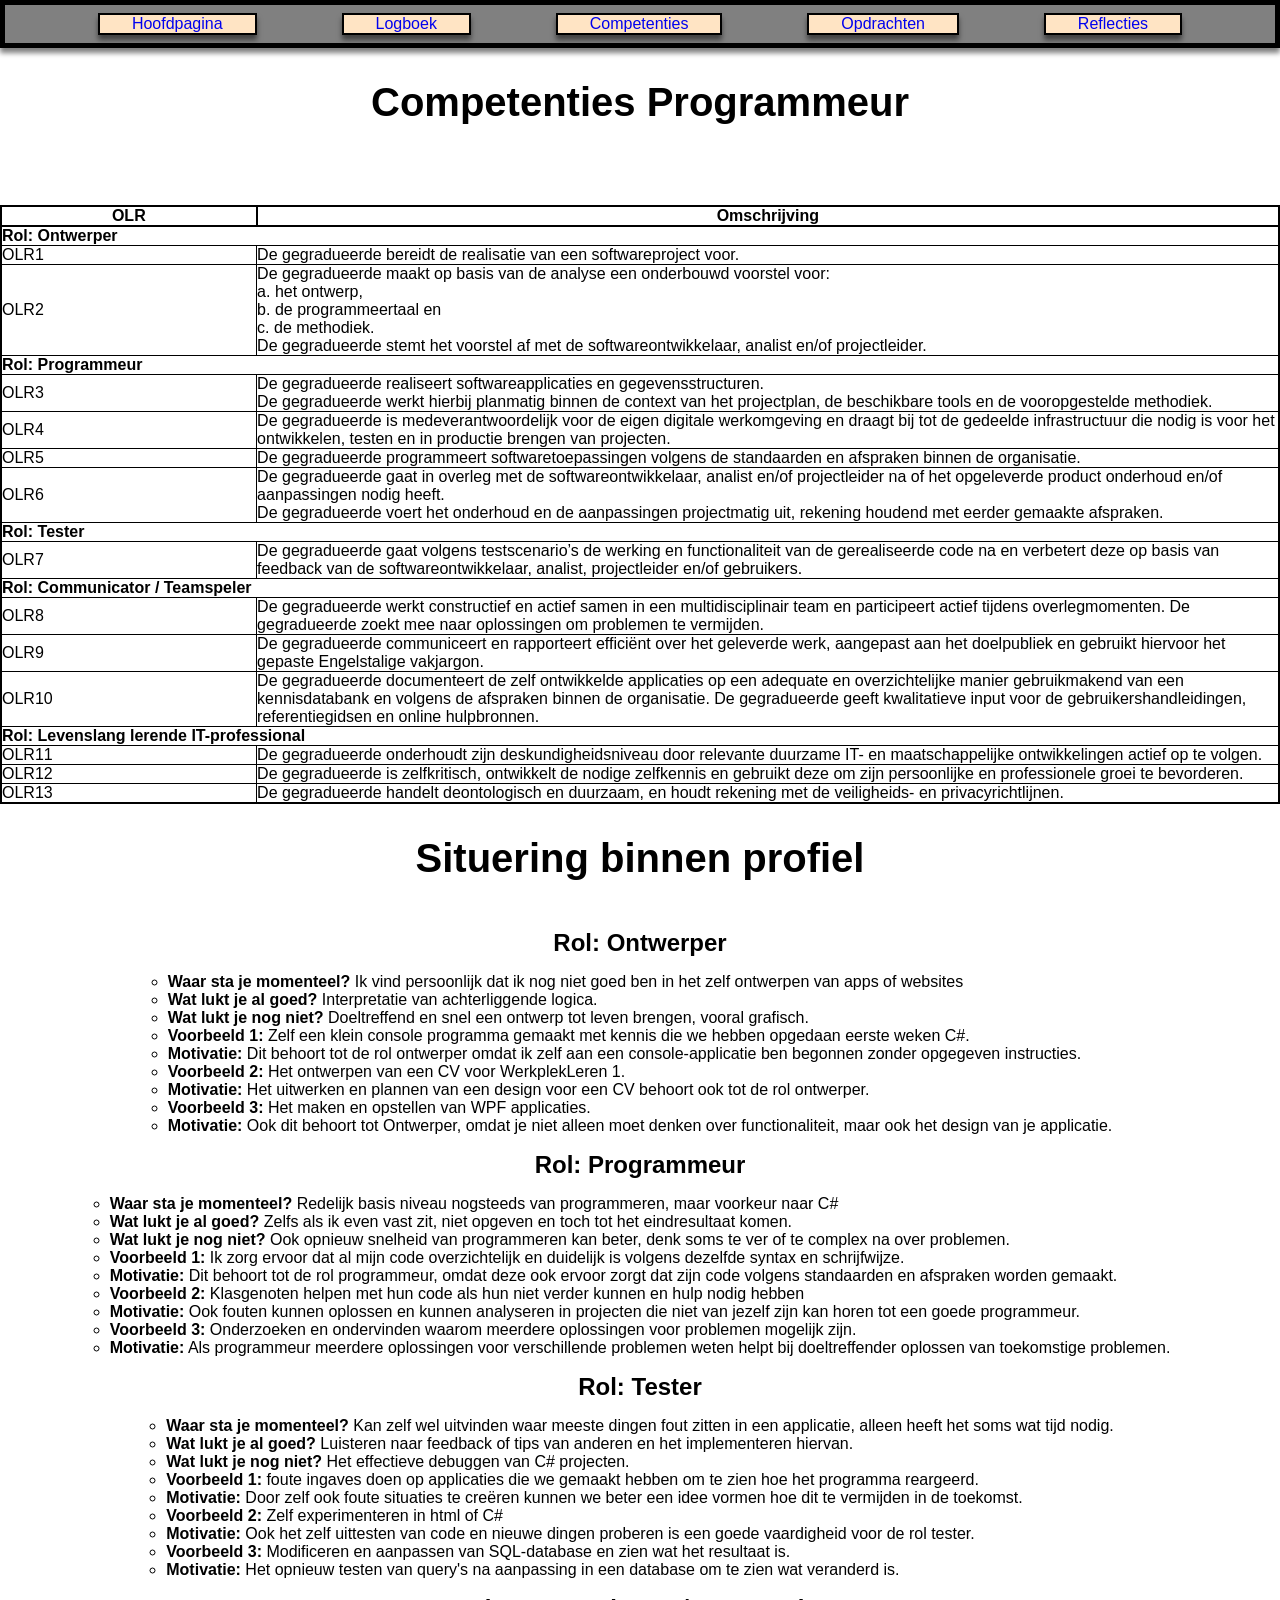
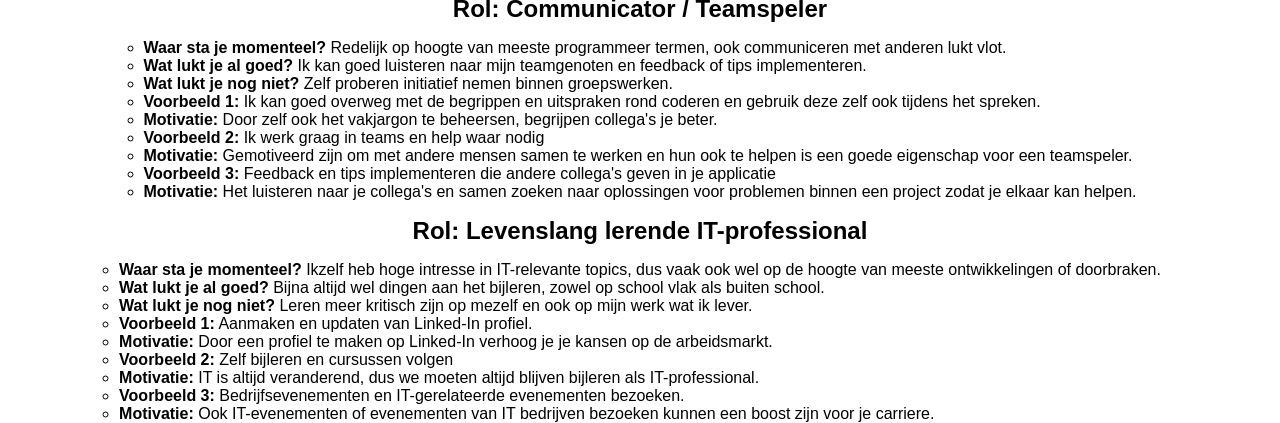
==== competenties.html @ 24d18f4b "final" ====
<!DOCTYPE html>
<html lang="nl">
<head>
    <meta charset="UTF-8">
    <meta name="viewport" content="width-device-width, initial-scale=1.0">
    <title>Portfolio Knapen Roel</title>
    <link rel="stylesheet" href="style.css">
</head>
<body>
<nav>
    <ul>
        <li><a href="index.html" target="_self">Hoofdpagina</a></li>
        <li><a href="logboek.html" target="_self">Logboek</a></li>
        <li><a href="competenties.html" target="_self">Competenties</a></li>
        <li><a href="opdrachten.html" target="_self">Opdrachten</a></li>
        <li><a href="reflecties.html" target="_self">Reflecties</a></li>
    </ul>
</nav>
<main>
    <h2>Competenties Programmeur</h2>
    <table>
        <colgroup>
            <col style="width: 20%;">
            <col style="width: 80%;">
        </colgroup>
        <thead>
        <tr>
            <th>OLR</th>
            <th>Omschrijving</th>
        </tr>
        </thead>
        <tbody>
        <tr>
            <td colspan="2"><p><strong>Rol: Ontwerper</strong></p></td>
        </tr>
        <tr>
            <td><p>OLR1</p></td>
            <td>
                <p>De gegradueerde bereidt de realisatie van een softwareproject voor.</p>
            </td>
        </tr>
        <tr>
            <td><p>OLR2</p></td>
            <td>
                <p>De gegradueerde maakt op basis van de analyse een onderbouwd voorstel voor:</p>
                <p>a. het ontwerp,</p>
                <p>b. de programmeertaal en</p>
                <p>c. de methodiek.</p>
                <p>De gegradueerde stemt het voorstel af met de softwareontwikkelaar, analist en/of projectleider.</p>
            </td>
        </tr>
        <tr>
            <td colspan="2"><p><strong>Rol: Programmeur</strong></p></td>
        </tr>
        <tr>
            <td><p>OLR3</p></td>
            <td>
                <p>De gegradueerde realiseert softwareapplicaties en gegevensstructuren.</p>
                <p>De gegradueerde werkt hierbij planmatig binnen de context van het projectplan, de beschikbare tools en de vooropgestelde methodiek.</p>
            </td>
        </tr>
        <tr>
            <td><p>OLR4</p></td>
            <td>
                <p>De gegradueerde is medeverantwoordelijk voor de eigen digitale werkomgeving en draagt bij tot de gedeelde infrastructuur die nodig is voor het ontwikkelen, testen en in productie brengen van projecten.</p>
            </td>
        </tr>
        <tr>
            <td><p>OLR5</p></td>
            <td>
                <p>De gegradueerde programmeert softwaretoepassingen volgens de standaarden en afspraken binnen de organisatie.</p>
            </td>
        </tr>
        <tr>
            <td><p>OLR6</p></td>
            <td>
                <p>De gegradueerde gaat in overleg met de softwareontwikkelaar, analist en/of projectleider na of het opgeleverde product onderhoud en/of aanpassingen nodig heeft.<p>
                <p>De gegradueerde voert het onderhoud en de aanpassingen projectmatig uit, rekening houdend met eerder gemaakte afspraken.</p>
            </td>
        </tr>
        <tr>
            <td colspan="2"><p><strong>Rol: Tester</strong></p></td>
        </tr>
        <tr>
            <td><p>OLR7</p></td>
            <td>
                <p>De gegradueerde gaat volgens testscenario’s de werking en functionaliteit van de gerealiseerde code na en verbetert deze op basis van feedback van de softwareontwikkelaar, analist, projectleider en/of gebruikers.</p>
            </td>
        </tr>
        <tr>
            <td colspan="2"><p><strong>Rol: Communicator / Teamspeler</strong></p></td>
        </tr>
        <tr>
            <td><p>OLR8</p></td>
            <td>
                <p>De gegradueerde werkt constructief en actief samen in een multidisciplinair team en participeert actief tijdens overlegmomenten.
                    De gegradueerde zoekt mee naar oplossingen om problemen te vermijden.</p>
            </td>
        </tr>
        <tr>
            <td><p>OLR9</p></td>
            <td>
                <p>De gegradueerde communiceert en rapporteert efficiënt over het geleverde werk, aangepast aan het doelpubliek en gebruikt hiervoor het gepaste Engelstalige vakjargon.</p>
            </td>
        </tr>
        <tr>
            <td><p>OLR10</p></td>
            <td>
                <p>De gegradueerde documenteert de zelf ontwikkelde applicaties op een adequate en overzichtelijke manier gebruikmakend van een kennisdatabank en volgens de afspraken binnen de organisatie.
                    De gegradueerde geeft kwalitatieve input voor de gebruikershandleidingen, referentiegidsen en online hulpbronnen.</p>
            </td>
        </tr>
        <tr>
            <td colspan="2"><p><strong>Rol: Levenslang lerende IT-professional</strong></p></td>
        </tr>
        <tr>
            <td><p>OLR11</p></td>
            <td>
                <p>De gegradueerde onderhoudt zijn deskundigheidsniveau door relevante duurzame IT- en maatschappelijke ontwikkelingen actief op te volgen.</p>
            </td>
        </tr>
        <tr>
            <td><p>OLR12</p></td>
            <td>
                <p>De gegradueerde is zelfkritisch, ontwikkelt de nodige zelfkennis en gebruikt deze om zijn persoonlijke en professionele groei te bevorderen.</p>
            </td>
        </tr>
        <tr>
            <td><p>OLR13</p></td>
            <td>
                <p>De gegradueerde handelt deontologisch en duurzaam, en houdt rekening met de veiligheids- en privacyrichtlijnen.</p>
            </td>
        </tr>
        </tbody>
    </table>

    <h2>Situering binnen profiel</h2>
        <section class="situering">
            <h4>Rol: Ontwerper</h4>
            <section class="situeringList">
                <ul>
                    <li><strong>Waar sta je momenteel?</strong> Ik vind persoonlijk dat ik nog niet goed ben in het zelf ontwerpen van apps of websites</li>
                    <li><strong>Wat lukt je al goed?</strong> Interpretatie van achterliggende logica.</li>
                    <li><strong>Wat lukt je nog niet?</strong> Doeltreffend en snel een ontwerp tot leven brengen, vooral grafisch.</li>
                    <li><strong>Voorbeeld 1:</strong> Zelf een klein console programma gemaakt met kennis die we hebben opgedaan eerste weken C#.</li>
                    <li><strong>Motivatie:</strong> Dit behoort tot de rol ontwerper omdat ik zelf aan een console-applicatie ben begonnen zonder opgegeven instructies.</li>
                    <li><strong>Voorbeeld 2:</strong> Het ontwerpen van een CV voor WerkplekLeren 1.</li>
                    <li><strong>Motivatie:</strong> Het uitwerken en plannen van een design voor een CV behoort ook tot de rol ontwerper.</li>
                    <li><strong>Voorbeeld 3:</strong> Het maken en opstellen van WPF applicaties.</li>
                    <li><strong>Motivatie:</strong> Ook dit behoort tot Ontwerper, omdat je niet alleen moet denken over functionaliteit, maar ook het design van je applicatie.</li>
                </ul>
            </section>
        </section>
    <section class="situering">
        <h4>Rol: Programmeur</h4>
        <section class="situeringList">
            <ul>
                <li><strong>Waar sta je momenteel?</strong> Redelijk basis niveau nogsteeds van programmeren, maar voorkeur naar C#</li>
                <li><strong>Wat lukt je al goed?</strong> Zelfs als ik even vast zit, niet opgeven en toch tot het eindresultaat komen.</li>
                <li><strong>Wat lukt je nog niet?</strong> Ook opnieuw snelheid van programmeren kan beter, denk soms te ver of te complex na over problemen.</li>
                <li><strong>Voorbeeld 1:</strong> Ik zorg ervoor dat al mijn code overzichtelijk en duidelijk is volgens dezelfde syntax en schrijfwijze.</li>
                <li><strong>Motivatie:</strong> Dit behoort tot de rol programmeur, omdat deze ook ervoor zorgt dat zijn code volgens standaarden en afspraken worden gemaakt.</li>
                <li><strong>Voorbeeld 2:</strong> Klasgenoten helpen met hun code als hun niet verder kunnen en hulp nodig hebben</li>
                <li><strong>Motivatie:</strong> Ook fouten kunnen oplossen en kunnen analyseren in projecten die niet van jezelf zijn kan horen tot een goede programmeur.</li>
                <li><strong>Voorbeeld 3:</strong> Onderzoeken en ondervinden waarom meerdere oplossingen voor problemen mogelijk zijn.</li>
                <li><strong>Motivatie:</strong> Als programmeur meerdere oplossingen voor verschillende problemen weten helpt bij doeltreffender oplossen van toekomstige problemen.</li>
            </ul>
        </section>
    </section>
    <section class="situering">
        <h4>Rol: Tester</h4>
        <section class="situeringList">
            <ul>
                <li><strong>Waar sta je momenteel?</strong> Kan zelf wel uitvinden waar meeste dingen fout zitten in een applicatie, alleen heeft het soms wat tijd nodig.</li>
                <li><strong>Wat lukt je al goed?</strong> Luisteren naar feedback of tips van anderen en het implementeren hiervan.</li>
                <li><strong>Wat lukt je nog niet?</strong> Het effectieve debuggen van C# projecten.</li>
                <li><strong>Voorbeeld 1:</strong> foute ingaves doen op applicaties die we gemaakt hebben om te zien hoe het programma reargeerd.</li>
                <li><strong>Motivatie:</strong> Door zelf ook foute situaties te creëren kunnen we beter een idee vormen hoe dit te vermijden in de toekomst.</li>
                <li><strong>Voorbeeld 2:</strong> Zelf experimenteren in html of C#</li>
                <li><strong>Motivatie:</strong> Ook het zelf uittesten van code en nieuwe dingen proberen is een goede vaardigheid voor de rol tester.</li>
                <li><strong>Voorbeeld 3:</strong> Modificeren en aanpassen van SQL-database en zien wat het resultaat is.</li>
                <li><strong>Motivatie:</strong> Het opnieuw testen van query's na aanpassing in een database om te zien wat veranderd is.</li>
            </ul>
        </section>
    </section>
    <section class="situering">
        <h4>Rol: Communicator / Teamspeler</h4>
        <section class="situeringList">
            <ul>
                <li><strong>Waar sta je momenteel?</strong> Redelijk op hoogte van meeste programmeer termen, ook communiceren met anderen lukt vlot.</li>
                <li><strong>Wat lukt je al goed?</strong> Ik kan goed luisteren naar mijn teamgenoten en feedback of tips implementeren.</li>
                <li><strong>Wat lukt je nog niet?</strong> Zelf proberen initiatief nemen binnen groepswerken.</li>
                <li><strong>Voorbeeld 1:</strong> Ik kan goed overweg met de begrippen en uitspraken rond coderen en gebruik deze zelf ook tijdens het spreken.</li>
                <li><strong>Motivatie:</strong> Door zelf ook het vakjargon te beheersen, begrijpen collega's je beter.</li>
                <li><strong>Voorbeeld 2:</strong> Ik werk graag in teams en help waar nodig</li>
                <li><strong>Motivatie:</strong> Gemotiveerd zijn om met andere mensen samen te werken en hun ook te helpen is een goede eigenschap voor een teamspeler.</li>
                <li><strong>Voorbeeld 3:</strong> Feedback en tips implementeren die andere collega's geven in je applicatie</li>
                <li><strong>Motivatie:</strong> Het luisteren naar je collega's en samen zoeken naar oplossingen voor problemen binnen een project zodat je elkaar kan helpen.</li>
            </ul>
        </section>
    </section>
    <section class="situering">
        <h4>Rol: Levenslang lerende IT-professional</h4>
        <section class="situeringList">
            <ul>
                <li><strong>Waar sta je momenteel?</strong> Ikzelf heb hoge intresse in IT-relevante topics, dus vaak ook wel op de hoogte van meeste ontwikkelingen of doorbraken.</li>
                <li><strong>Wat lukt je al goed?</strong> Bijna altijd wel dingen aan het bijleren, zowel op school vlak als buiten school.</li>
                <li><strong>Wat lukt je nog niet?</strong> Leren meer kritisch zijn op mezelf en ook op mijn werk wat ik lever.</li>
                <li><strong>Voorbeeld 1:</strong> Aanmaken en updaten van Linked-In profiel.</li>
                <li><strong>Motivatie:</strong> Door een profiel te maken op Linked-In verhoog je je kansen op de arbeidsmarkt.</li>
                <li><strong>Voorbeeld 2:</strong> Zelf bijleren en cursussen volgen</li>
                <li><strong>Motivatie:</strong> IT is altijd veranderend, dus we moeten altijd blijven bijleren als IT-professional.</li>
                <li><strong>Voorbeeld 3:</strong> Bedrijfsevenementen en IT-gerelateerde evenementen bezoeken.</li>
                <li><strong>Motivatie:</strong> Ook IT-evenementen of evenementen van IT bedrijven bezoeken kunnen een boost zijn voor je carriere.</li>
            </ul>
        </section>
    </section>
</main>
</body>
</html>
---- style.css ----
* {
    box-sizing: border-box;
    margin: 0;
    padding: 0;
    font-family: Calibri, Geneva, Tahoma, sans-serif;
}

html {
    scroll-behavior: smooth;
}

nav {
    position: sticky;
    top: 0;
}

nav ul {
    display: flex;
    flex-direction: row;
    width: 100%;
    justify-content: space-evenly;
    padding: 0.5rem;
    border: solid 5px black;
    box-shadow: 0 5px 5px rgba(0, 0, 0, 0.5);
    background-color: gray;
}

nav li {
    list-style: none;
    border: solid 2px black;
    padding-right: 2rem;
    padding-left: 2rem;
    box-shadow: 0 5px 5px rgba(0, 0, 0, 0.5);
    background-color: bisque;
}

nav a {
    text-decoration: none;
}

h1 {
    display: flex;
    flex-direction: row;
    justify-content: center;
    margin: 2rem;
    font-size: 4rem;
}

h2 {
    display: flex;
    flex-direction: row;
    justify-content: center;
    margin: 2rem;
    font-size: 2.5rem;
}

h3 {
    display: flex;
    flex-direction: row;
    justify-content: center;
    font-size: 2rem;
    margin-bottom: 1.5rem;
}

.introTekstDeel p {
    display: flex;
    flex-direction: row;
    justify-content: center;
    font-size: 1.2rem;
}

.keuzeTekstDeel p {
    display: flex;
    flex-direction: row;
    justify-content: center;
    font-size: 1.2rem;
}

.introTekstDeel {
    margin: 2rem;
}

.keuzeTekstDeel {
    margin: 2rem;
}

table {
    margin-top: 5rem;
    border-collapse: collapse;
    border: 2px solid black;
}

table th {
    border: 2px solid black;
}

table td {
    border: 1px solid black;
}

table tr {
    border: 1px solid black;
}

h4 {
    display: flex;
    flex-direction: row;
    justify-content: center;
    font-size: 1.5rem;
    margin: 1rem;
}

.situering {
    display: flex;
    flex-direction: column;
    justify-content: center;
}

.situeringList {
    display: flex;
    flex-direction: row;
    justify-content: center;

}

.situering ul {
    list-style: circle;
}

.logboekTabel {
    display: flex;
    justify-content: center;
}

.logboekTabel table td {
    padding: 1rem;
}
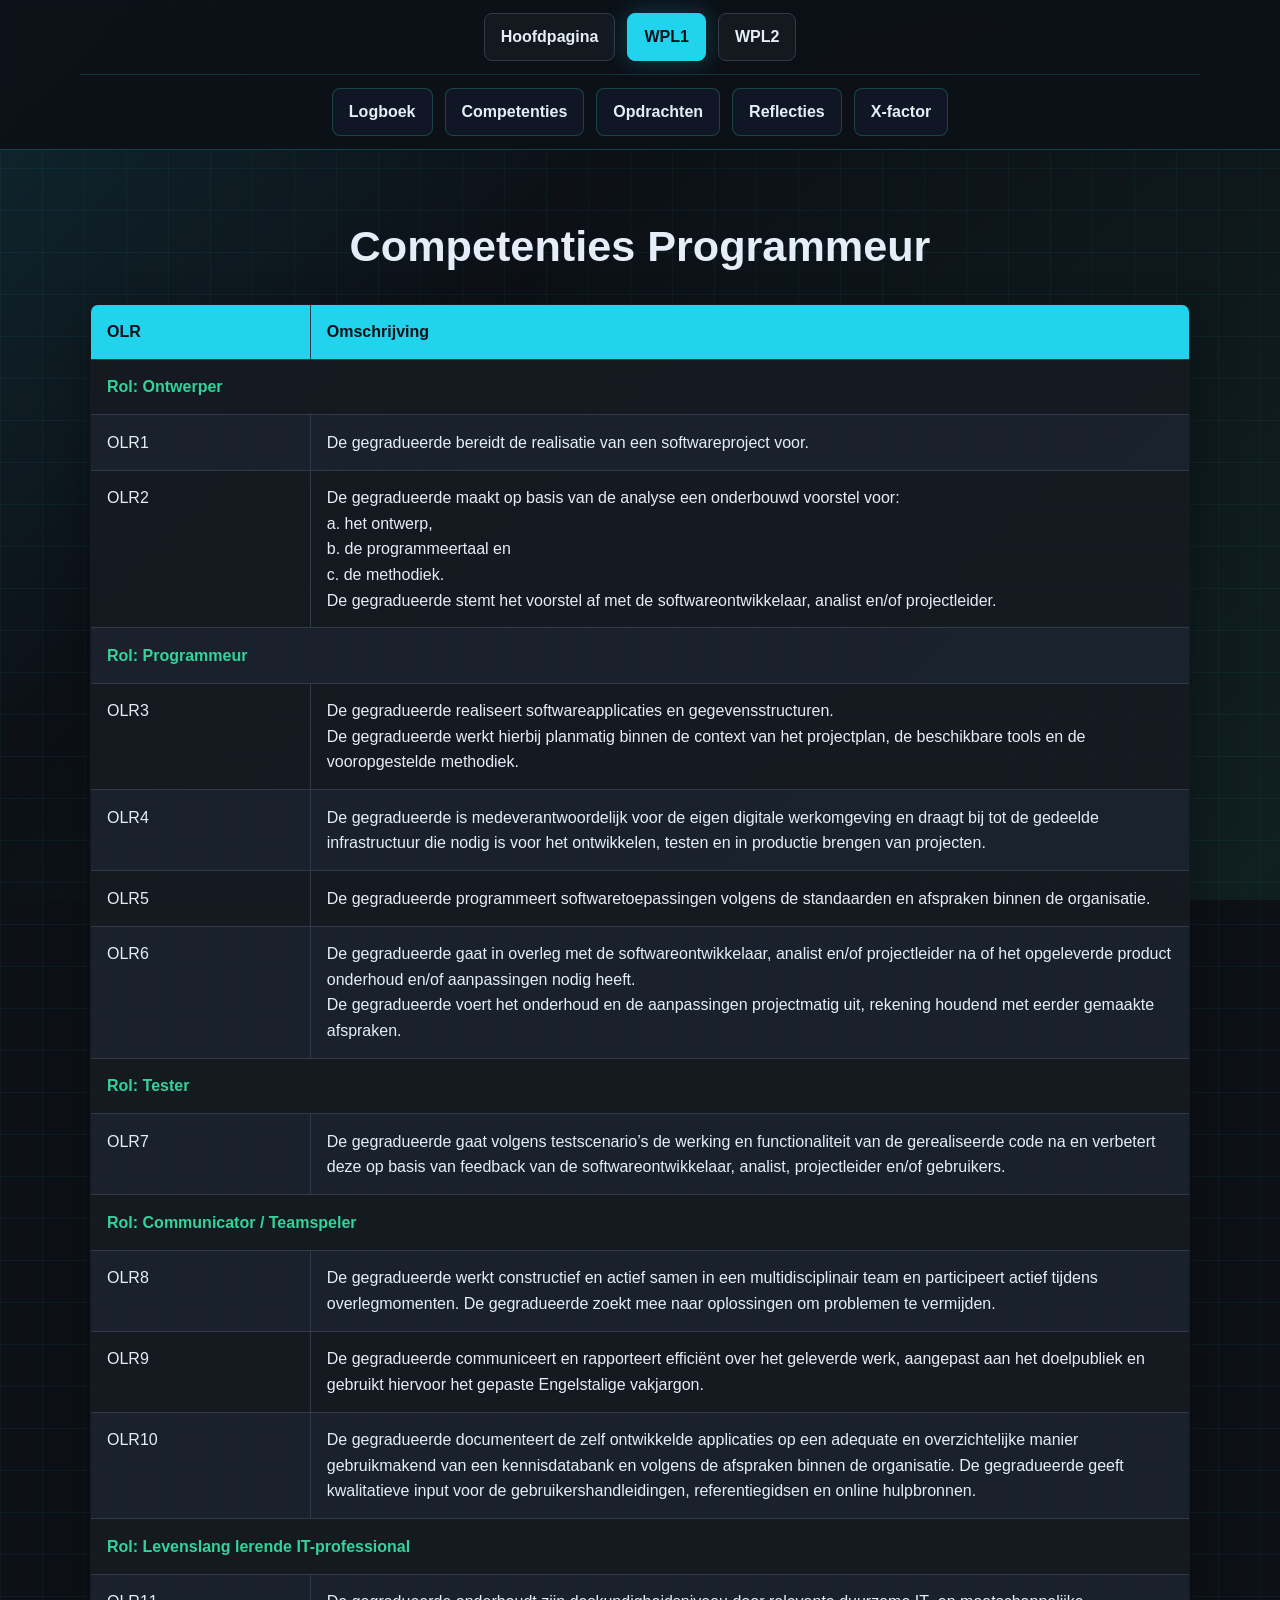
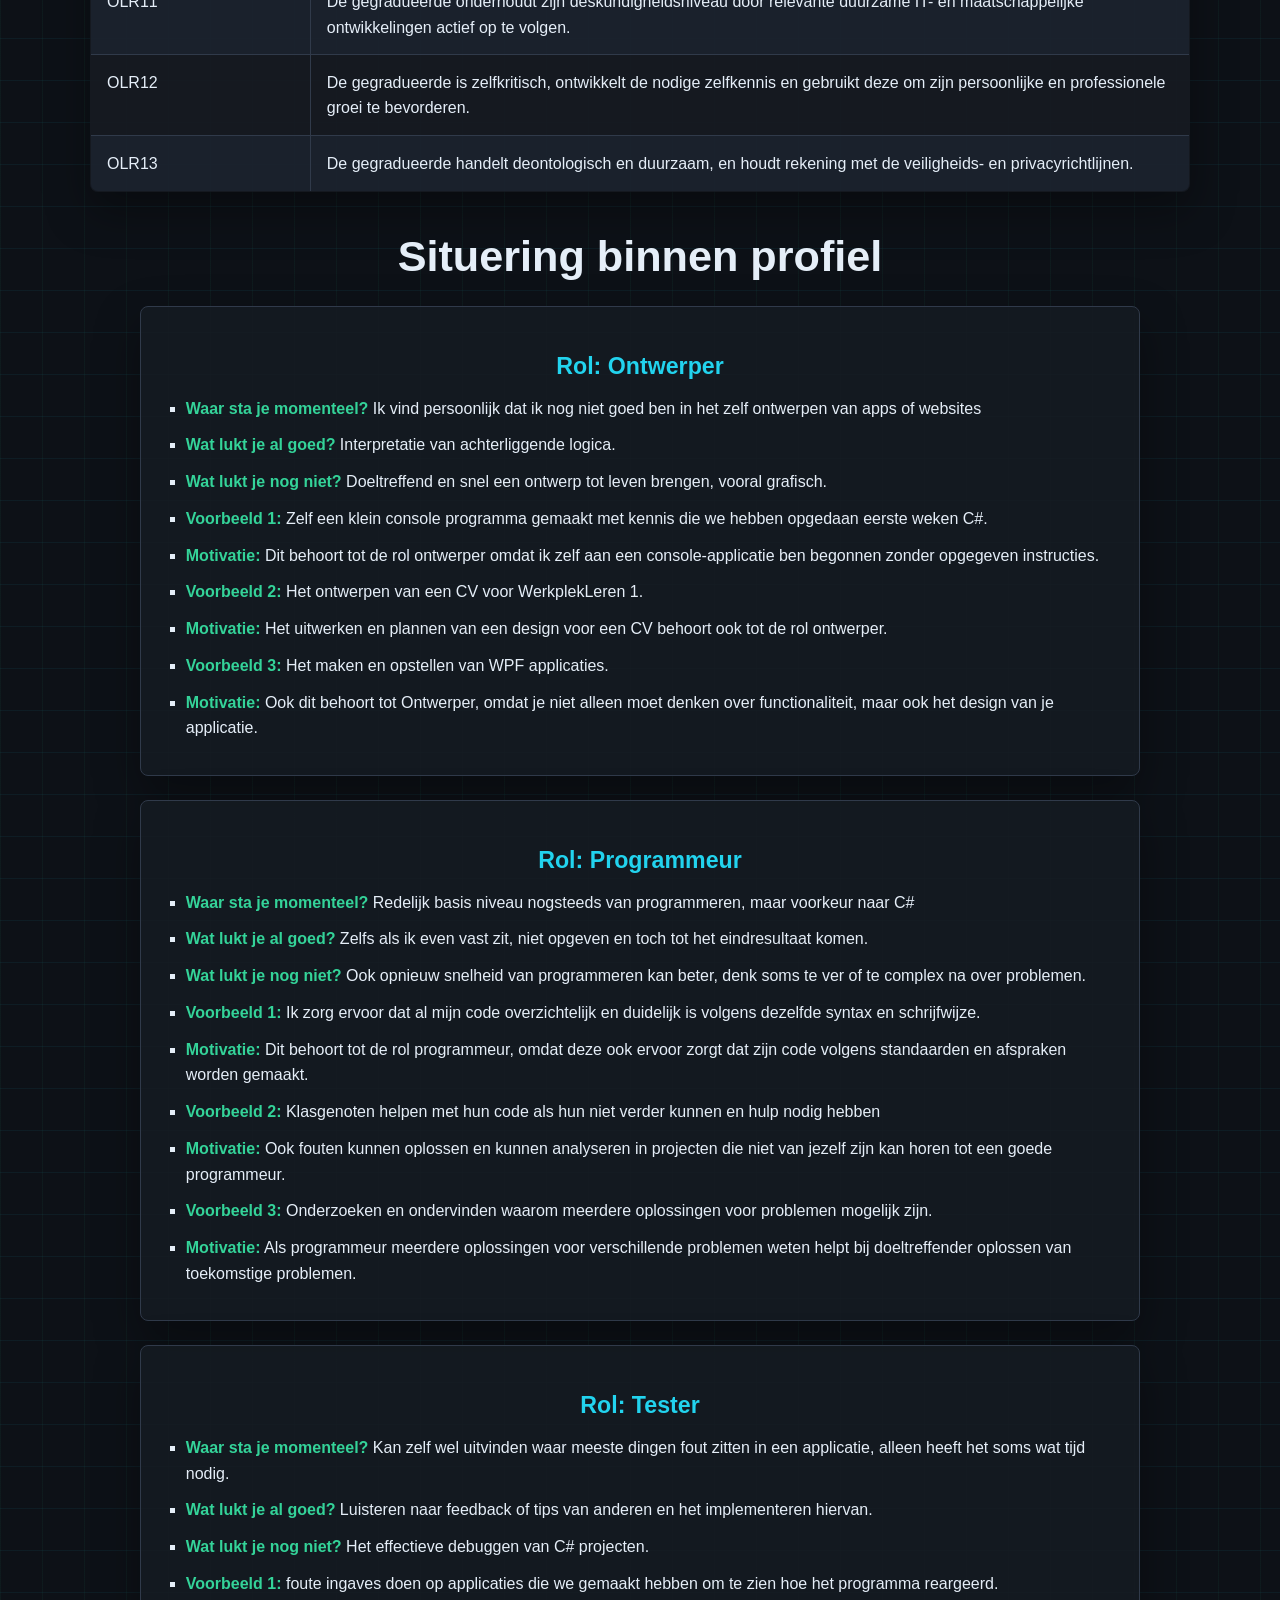
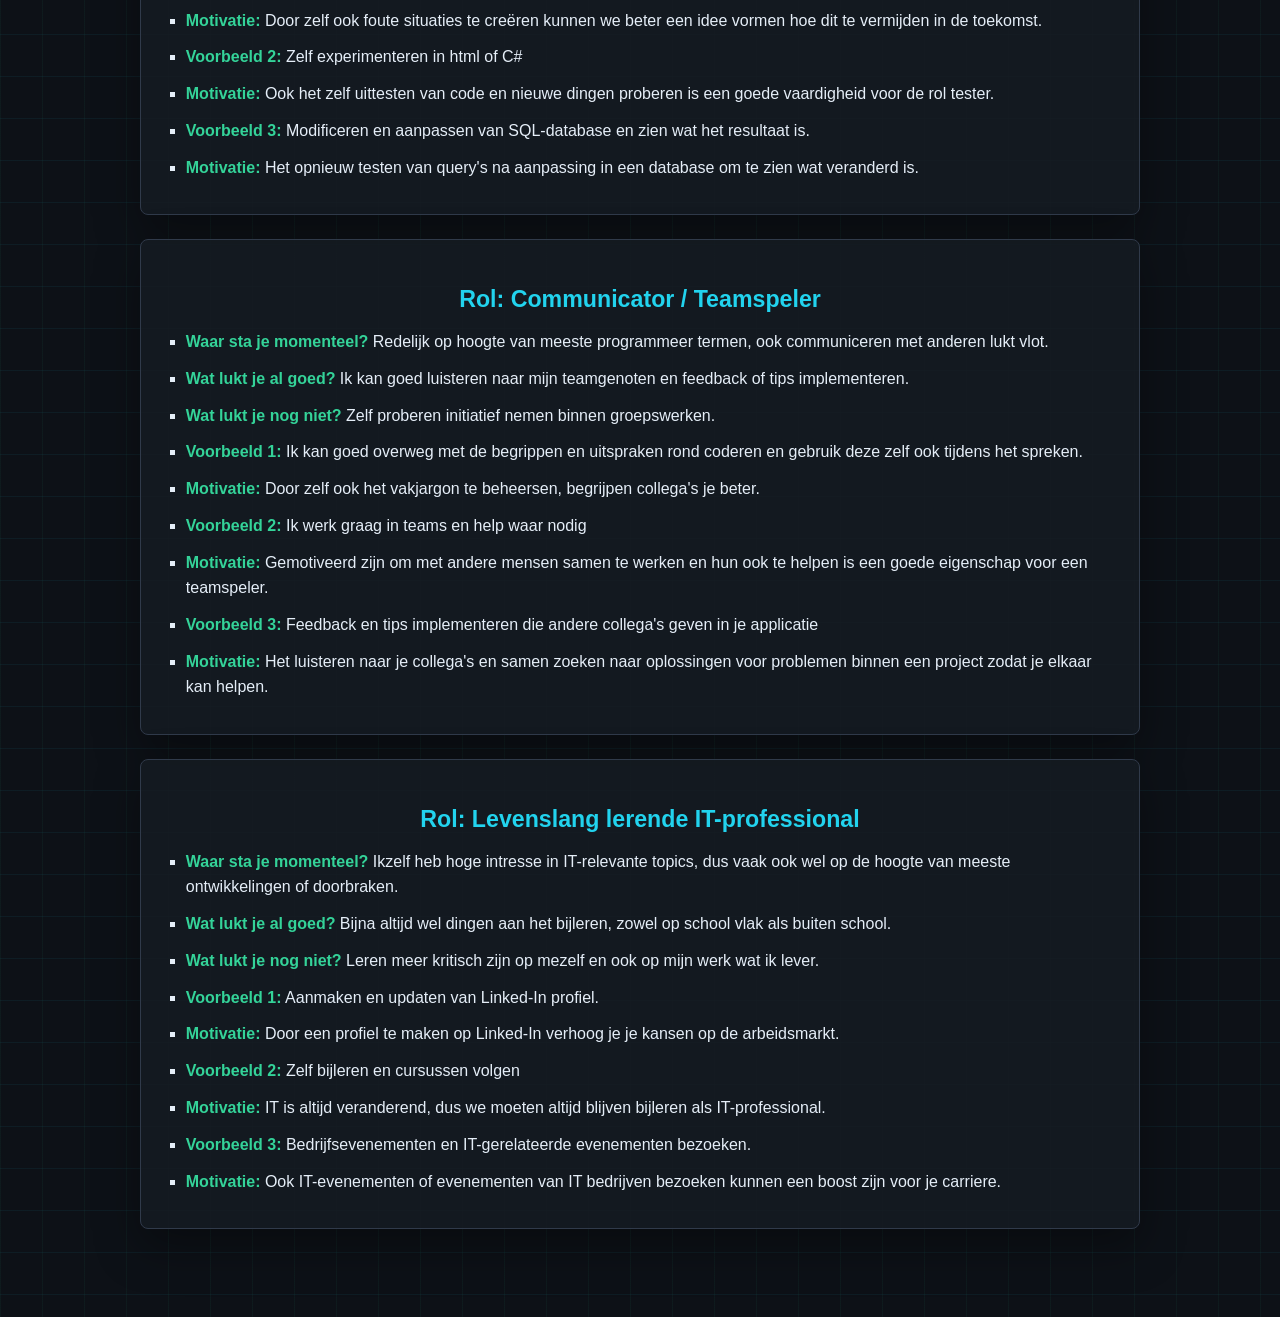
==== commit 07baae2e: "Aanpassingen Portfolio WPL2" ====
--- a/competenties.html
+++ b/competenties.html
@@ -7,13 +7,23 @@
     <link rel="stylesheet" href="style.css">
 </head>
 <body>
-<nav>
-    <ul>
+<nav class="hoofdNavigatie">
+    <ul class="navHoofdMenu">
         <li><a href="index.html" target="_self">Hoofdpagina</a></li>
+        <li><button class="navButton" type="button" data-wpl-toggle aria-expanded="false">WPL1</button></li>
+        <li><button class="navButton" type="button" data-wpl2-toggle aria-expanded="false">WPL2</button></li>
+    </ul>
+    <ul class="navSubMenu" data-wpl-menu>
         <li><a href="logboek.html" target="_self">Logboek</a></li>
         <li><a href="competenties.html" target="_self">Competenties</a></li>
         <li><a href="opdrachten.html" target="_self">Opdrachten</a></li>
         <li><a href="reflecties.html" target="_self">Reflecties</a></li>
+        <li><a href="x-factor.html" target="_self">X-factor</a></li>
+    </ul>
+    <ul class="navSubMenu" data-wpl2-menu>
+        <li><a href="casebeschrijving.html" target="_self">Mijn Case</a></li>
+        <li><a href="mijn-deel.html" target="_self">Mijn Deel</a></li>
+        <li><a href="eindreflectie-wpl2.html" target="_self">Eindreflectie</a></li>
     </ul>
 </nav>
 <main>
@@ -216,5 +226,6 @@
         </section>
     </section>
 </main>
+<script src="script.js"></script>
 </body>
-</html>+</html>
--- a/style.css
+++ b/style.css
@@ -1,137 +1,562 @@
+:root {
+    --bg: #0d1117;
+    --bg-soft: #111827;
+    --panel: #161b22;
+    --panel-light: #1f2937;
+    --text: #e5eef8;
+    --muted: #9ca3af;
+    --line: #303a4a;
+    --accent: #22d3ee;
+    --accent-strong: #34d399;
+    --warning: #facc15;
+    --shadow: 0 18px 45px rgba(0, 0, 0, 0.35);
+}
+
 * {
     box-sizing: border-box;
     margin: 0;
     padding: 0;
-    font-family: Calibri, Geneva, Tahoma, sans-serif;
 }
 
 html {
     scroll-behavior: smooth;
 }
 
-nav {
+body {
+    min-height: 100vh;
+    color: var(--text);
+    font-family: Calibri, Geneva, Tahoma, sans-serif;
+    line-height: 1.6;
+    background:
+        linear-gradient(rgba(34, 211, 238, 0.06) 1px, transparent 1px),
+        linear-gradient(90deg, rgba(52, 211, 153, 0.05) 1px, transparent 1px),
+        var(--bg);
+    background-size: 42px 42px;
+}
+
+body::before {
+    content: "";
+    position: fixed;
+    inset: 0;
+    pointer-events: none;
+    background: linear-gradient(135deg, rgba(34, 211, 238, 0.12), transparent 35%, rgba(52, 211, 153, 0.08));
+    z-index: -1;
+}
+
+.hoofdNavigatie {
     position: sticky;
     top: 0;
-}
-
-nav ul {
+    z-index: 10;
+    padding: 0.8rem 1rem 0;
+    background: rgba(13, 17, 23, 0.92);
+    border-bottom: 1px solid rgba(34, 211, 238, 0.25);
+    backdrop-filter: blur(14px);
+}
+
+.hoofdNavigatie ul {
     display: flex;
-    flex-direction: row;
+    flex-wrap: wrap;
+    justify-content: center;
+    gap: 0.75rem;
+    width: min(1120px, 100%);
+    margin: 0 auto;
+}
+
+.hoofdNavigatie li {
+    list-style: none;
+}
+
+.hoofdNavigatie a,
+.navButton {
+    display: block;
+    padding: 0.65rem 1rem;
+    color: var(--text);
+    text-decoration: none;
+    font: inherit;
+    font-weight: 700;
+    border: 1px solid var(--line);
+    border-radius: 8px;
+    background: rgba(22, 27, 34, 0.9);
+    cursor: pointer;
+    transition: 0.2s ease;
+}
+
+.hoofdNavigatie a:hover,
+.navButton:hover,
+.navButton[aria-expanded="true"] {
+    color: var(--bg);
+    border-color: var(--accent);
+    background: var(--accent);
+    box-shadow: 0 0 22px rgba(34, 211, 238, 0.25);
+}
+
+.navHoofdMenu {
+    padding-bottom: 0.8rem;
+}
+
+.navSubMenu {
+    max-height: 0;
+    padding: 0;
+    overflow: hidden;
+    border-top: 0 solid transparent;
+    opacity: 0;
+    transition: 0.25s ease;
+}
+
+.navSubMenu.is-open {
+    max-height: 160px;
+    padding: 0.8rem 0;
+    border-top: 1px solid rgba(34, 211, 238, 0.18);
+    opacity: 1;
+}
+
+.navSubMenu a {
+    border-color: rgba(52, 211, 153, 0.25);
+    background: rgba(17, 24, 39, 0.95);
+}
+
+main {
+    width: min(1100px, calc(100% - 2rem));
+    margin: 0 auto;
+    padding: 2rem 0 4rem;
+}
+
+h1,
+h2,
+h3,
+h4 {
+    color: var(--text);
+    line-height: 1.15;
+}
+
+h1 {
+    margin: 2rem 0 2.5rem;
+    font-size: clamp(2.4rem, 6vw, 4.8rem);
+    text-align: center;
+    text-shadow: 0 0 28px rgba(34, 211, 238, 0.28);
+}
+
+h1::after {
+    content: "";
+    display: block;
+    width: 120px;
+    height: 4px;
+    margin: 1rem auto 0;
+    border-radius: 999px;
+    background: linear-gradient(90deg, var(--accent), var(--accent-strong));
+}
+
+h2 {
+    margin: 2.5rem 0 1.4rem;
+    font-size: clamp(1.8rem, 4vw, 2.7rem);
+    text-align: center;
+}
+
+h3 {
+    margin-bottom: 1rem;
+    font-size: clamp(1.35rem, 3vw, 2rem);
+    text-align: center;
+}
+
+h4 {
+    margin: 1.5rem 0 1rem;
+    font-size: 1.45rem;
+    color: var(--accent);
+    text-align: center;
+}
+
+p {
+    color: var(--text);
+}
+
+strong {
+    color: var(--accent-strong);
+}
+
+.profielFoto {
+    display: block;
+    width: min(260px, 70vw);
+    aspect-ratio: 1;
+    object-fit: cover;
+    margin: 0 auto 2rem;
+    border: 3px solid var(--accent);
+    border-radius: 50%;
+    box-shadow: 0 0 35px rgba(34, 211, 238, 0.3), var(--shadow);
+}
+
+.introTekstDeel,
+.keuzeTekstDeel,
+.reflecties {
+    max-width: 900px;
+    margin: 1.3rem auto;
+    padding: 1.4rem;
+    border: 1px solid var(--line);
+    border-radius: 8px;
+    background: rgba(22, 27, 34, 0.86);
+    box-shadow: var(--shadow);
+}
+
+.introTekstDeel p,
+.keuzeTekstDeel p,
+.reflecties p {
+    margin-bottom: 0.65rem;
+    font-size: 1.12rem;
+}
+
+.introTekstDeel p:last-child,
+.keuzeTekstDeel p:last-child,
+.reflecties p:last-child {
+    margin-bottom: 0;
+}
+
+.reflectiesPagina {
+    width: min(1000px, calc(100% - 2rem));
+}
+
+.reflectieIntro {
+    max-width: 900px;
+    margin: 0 auto 2rem;
+    padding: 1.6rem;
+    border: 1px solid rgba(34, 211, 238, 0.28);
+    border-radius: 8px;
+    background: linear-gradient(135deg, rgba(22, 27, 34, 0.96), rgba(31, 41, 55, 0.88));
+    box-shadow: var(--shadow);
+}
+
+.reflectieIntro h2 {
+    margin-top: 0;
+}
+
+.reflectieIntro p {
+    margin-bottom: 0.75rem;
+    font-size: 1.12rem;
+}
+
+.reflectieIntro p:last-child {
+    margin-bottom: 0;
+}
+
+.documentKnop {
+    display: block;
+    width: fit-content;
+    margin-top: 1rem;
+    margin-right: auto;
+    margin-left: auto;
+    padding: 0.8rem 1.1rem;
+    color: var(--bg);
+    font-weight: 800;
+    text-decoration: none;
+    border-radius: 8px;
+    background: linear-gradient(90deg, var(--accent), var(--accent-strong));
+    box-shadow: 0 0 22px rgba(34, 211, 238, 0.24);
+    transition: 0.2s ease;
+}
+
+.documentKnop:hover {
+    transform: translateY(-2px);
+    box-shadow: 0 0 30px rgba(52, 211, 153, 0.3);
+}
+
+.caseIntro {
+    max-width: 950px;
+    margin: 0 auto 2rem;
+    padding: 1.6rem;
+    border: 1px solid rgba(34, 211, 238, 0.28);
+    border-radius: 8px;
+    background: linear-gradient(135deg, rgba(22, 27, 34, 0.96), rgba(31, 41, 55, 0.88));
+    box-shadow: var(--shadow);
+}
+
+.caseIntro h2 {
+    margin-top: 0.7rem;
+}
+
+.caseIntro p {
+    font-size: 1.12rem;
+}
+
+.caseAfbeelding {
+    display: block;
+    width: min(720px, 100%);
+    margin: 1.5rem auto 0;
+    border: 1px solid rgba(34, 211, 238, 0.3);
+    border-radius: 8px;
+    box-shadow: var(--shadow);
+}
+
+.caseGrid {
+    display: grid;
+    grid-template-columns: repeat(2, minmax(0, 1fr));
+    gap: 1.5rem;
+}
+
+.caseKaart {
+    position: relative;
+    padding: 1.5rem;
+    overflow: hidden;
+    border: 1px solid var(--line);
+    border-radius: 8px;
+    background: rgba(22, 27, 34, 0.9);
+    box-shadow: var(--shadow);
+}
+
+.caseKaart::before {
+    content: "";
+    position: absolute;
+    inset: 0 0 auto;
+    height: 4px;
+    background: linear-gradient(90deg, var(--accent), var(--accent-strong));
+}
+
+.caseKaart h3 {
+    margin-bottom: 1rem;
+    color: var(--accent);
+    text-align: left;
+}
+
+.caseKaart p {
+    margin-bottom: 0.75rem;
+    font-size: 1.08rem;
+}
+
+.caseKaart p:last-child {
+    margin-bottom: 0;
+}
+
+.reflectieGrid {
+    display: grid;
+    grid-template-columns: repeat(2, minmax(0, 1fr));
+    gap: 1.5rem;
+}
+
+.reflectieKaart {
+    position: relative;
+    padding: 1.5rem;
+    overflow: hidden;
+    border: 1px solid var(--line);
+    border-radius: 8px;
+    background: rgba(22, 27, 34, 0.9);
+    box-shadow: var(--shadow);
+}
+
+.reflectieKaart::before {
+    content: "";
+    position: absolute;
+    inset: 0 0 auto;
+    height: 4px;
+    background: linear-gradient(90deg, var(--accent), var(--accent-strong));
+}
+
+.reflectieLabel {
+    display: inline-block;
+    margin-bottom: 0.9rem;
+    padding: 0.35rem 0.7rem;
+    color: var(--bg);
+    font-weight: 800;
+    border-radius: 999px;
+    background: var(--accent);
+}
+
+.reflectieKaart h3 {
+    margin-bottom: 1rem;
+    color: var(--text);
+    text-align: left;
+}
+
+.reflectieKaart p {
+    margin-bottom: 0.75rem;
+    font-size: 1.08rem;
+}
+
+.reflectieKaart p:last-child {
+    margin-bottom: 0;
+}
+
+table {
     width: 100%;
-    justify-content: space-evenly;
-    padding: 0.5rem;
-    border: solid 5px black;
-    box-shadow: 0 5px 5px rgba(0, 0, 0, 0.5);
-    background-color: gray;
-}
-
-nav li {
-    list-style: none;
-    border: solid 2px black;
-    padding-right: 2rem;
-    padding-left: 2rem;
-    box-shadow: 0 5px 5px rgba(0, 0, 0, 0.5);
-    background-color: bisque;
-}
-
-nav a {
-    text-decoration: none;
-}
-
-h1 {
-    display: flex;
-    flex-direction: row;
-    justify-content: center;
-    margin: 2rem;
-    font-size: 4rem;
-}
-
-h2 {
-    display: flex;
-    flex-direction: row;
-    justify-content: center;
-    margin: 2rem;
-    font-size: 2.5rem;
-}
-
-h3 {
-    display: flex;
-    flex-direction: row;
-    justify-content: center;
-    font-size: 2rem;
-    margin-bottom: 1.5rem;
-}
-
-.introTekstDeel p {
-    display: flex;
-    flex-direction: row;
-    justify-content: center;
-    font-size: 1.2rem;
-}
-
-.keuzeTekstDeel p {
-    display: flex;
-    flex-direction: row;
-    justify-content: center;
-    font-size: 1.2rem;
-}
-
-.introTekstDeel {
-    margin: 2rem;
-}
-
-.keuzeTekstDeel {
-    margin: 2rem;
-}
-
-table {
-    margin-top: 5rem;
+    margin: 2rem auto;
     border-collapse: collapse;
-    border: 2px solid black;
-}
-
-table th {
-    border: 2px solid black;
-}
-
-table td {
-    border: 1px solid black;
-}
-
-table tr {
-    border: 1px solid black;
-}
-
-h4 {
-    display: flex;
-    flex-direction: row;
-    justify-content: center;
-    font-size: 1.5rem;
-    margin: 1rem;
+    overflow: hidden;
+    border: 1px solid var(--line);
+    border-radius: 8px;
+    background: rgba(22, 27, 34, 0.92);
+    box-shadow: var(--shadow);
+}
+
+th,
+td {
+    padding: 0.9rem 1rem;
+    text-align: left;
+    vertical-align: top;
+    border: 1px solid var(--line);
+}
+
+th {
+    color: var(--bg);
+    background: var(--accent);
+}
+
+td {
+    color: var(--text);
+}
+
+tr:nth-child(even) td {
+    background: rgba(31, 41, 55, 0.55);
 }
 
 .situering {
-    display: flex;
-    flex-direction: column;
-    justify-content: center;
+    max-width: 1000px;
+    margin: 1.5rem auto;
+    padding: 1.4rem;
+    border: 1px solid var(--line);
+    border-radius: 8px;
+    background: rgba(22, 27, 34, 0.86);
+    box-shadow: var(--shadow);
 }
 
 .situeringList {
-    display: flex;
-    flex-direction: row;
-    justify-content: center;
-
+    display: block;
 }
 
 .situering ul {
-    list-style: circle;
+    padding-left: 1.4rem;
+    list-style: square;
+}
+
+.situering li {
+    margin-bottom: 0.7rem;
 }
 
 .logboekTabel {
-    display: flex;
-    justify-content: center;
+    width: 100%;
+    overflow-x: auto;
 }
 
 .logboekTabel table td {
     padding: 1rem;
-}+}
+
+.opdrachten,
+.xFactor {
+    width: min(950px, 100%);
+    margin: 0 auto;
+    padding: 0 0 3rem;
+}
+
+.opdrachtKaart,
+.xFactorOnderdeel {
+    position: relative;
+    margin-bottom: 1.5rem;
+    padding: 1.5rem;
+    overflow: hidden;
+    border: 1px solid rgba(34, 211, 238, 0.28);
+    border-radius: 8px;
+    background: linear-gradient(135deg, rgba(22, 27, 34, 0.98), rgba(31, 41, 55, 0.95));
+    box-shadow: var(--shadow);
+}
+
+.opdrachtKaart::before,
+.xFactorOnderdeel::before {
+    content: "";
+    position: absolute;
+    inset: 0 auto 0 0;
+    width: 5px;
+    background: linear-gradient(180deg, var(--accent), var(--accent-strong));
+}
+
+.opdrachtHeader {
+    display: flex;
+    justify-content: space-between;
+    gap: 1rem;
+    align-items: flex-start;
+    margin-bottom: 1rem;
+    padding-bottom: 1rem;
+    border-bottom: 1px solid var(--line);
+}
+
+.opdrachtHeader h2 {
+    margin: 0;
+    font-size: clamp(1.35rem, 3vw, 2rem);
+    text-align: left;
+}
+
+.opdrachtHeader span {
+    flex: 0 0 auto;
+    padding: 0.45rem 0.8rem;
+    color: var(--bg);
+    font-weight: 800;
+    border-radius: 999px;
+    background: var(--warning);
+}
+
+.opdrachtDetails {
+    display: grid;
+    gap: 0.75rem;
+    font-size: 1.08rem;
+}
+
+.xFactorOnderdeel h3 {
+    margin: 0 0 1rem;
+    color: var(--accent);
+    text-align: left;
+}
+
+.xFactorOnderdeel p {
+    font-size: 1.1rem;
+}
+
+.xFactorVoorbeeld {
+    margin-top: 1rem;
+    padding: 1rem;
+    border: 1px solid var(--line);
+    border-radius: 8px;
+    background: rgba(13, 17, 23, 0.55);
+}
+
+.xFactorAfbeelding {
+    display: block;
+    width: min(640px, 100%);
+    margin: 2rem auto 0;
+    border: 1px solid rgba(34, 211, 238, 0.3);
+    border-radius: 8px;
+    box-shadow: var(--shadow);
+}
+
+@media (max-width: 800px) {
+    .hoofdNavigatie {
+        padding: 0.7rem;
+    }
+
+    .hoofdNavigatie ul {
+        gap: 0.5rem;
+    }
+
+    .hoofdNavigatie a,
+    .navButton {
+        padding: 0.55rem 0.75rem;
+        font-size: 0.95rem;
+    }
+
+    main {
+        width: min(100% - 1rem, 1100px);
+        padding-top: 1rem;
+    }
+
+    .opdrachtHeader {
+        flex-direction: column;
+    }
+
+    .reflectieGrid {
+        grid-template-columns: 1fr;
+    }
+
+    .caseGrid {
+        grid-template-columns: 1fr;
+    }
+
+    table {
+        display: block;
+        overflow-x: auto;
+        white-space: normal;
+    }
+}
